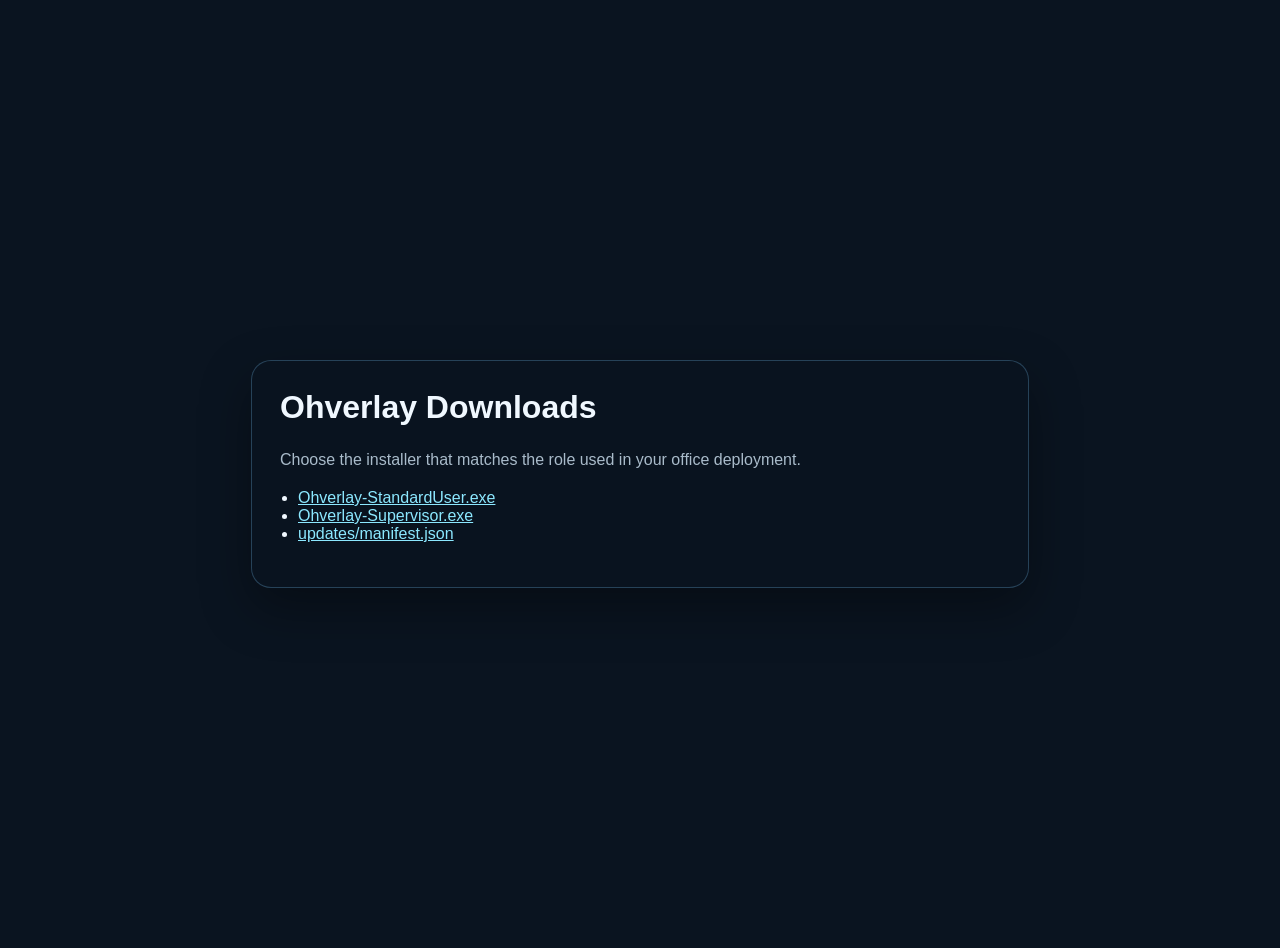
==== download/index.html @ b67cb885 "Add update downloads and manifest" ====
<!doctype html>
<html lang="en">
<head>
  <meta charset="utf-8">
  <meta name="viewport" content="width=device-width, initial-scale=1">
  <title>Ohverlay Downloads</title>
  <style>
    body {
      margin: 0;
      min-height: 100vh;
      font-family: "Segoe UI", Tahoma, sans-serif;
      background: #0a1420;
      color: #f0f8ff;
      display: grid;
      place-items: center;
      padding: 24px;
    }
    main {
      width: min(720px, 100%);
      border: 1px solid rgba(124, 203, 255, 0.25);
      border-radius: 20px;
      background: rgba(10, 20, 32, 0.92);
      padding: 28px;
      box-shadow: 0 20px 50px rgba(0, 0, 0, 0.35);
    }
    h1 { margin-top: 0; }
    p { color: #a9bbca; line-height: 1.6; }
    ul { padding-left: 18px; }
    a { color: #8ce8ff; }
  </style>
</head>
<body>
  <main>
    <h1>Ohverlay Downloads</h1>
    <p>Choose the installer that matches the role used in your office deployment.</p>
    <ul>
      <li><a href="../downloads/Ohverlay-StandardUser.exe">Ohverlay-StandardUser.exe</a></li>
      <li><a href="../downloads/Ohverlay-Supervisor.exe">Ohverlay-Supervisor.exe</a></li>
      <li><a href="../updates/manifest.json">updates/manifest.json</a></li>
    </ul>
  </main>
</body>
</html>
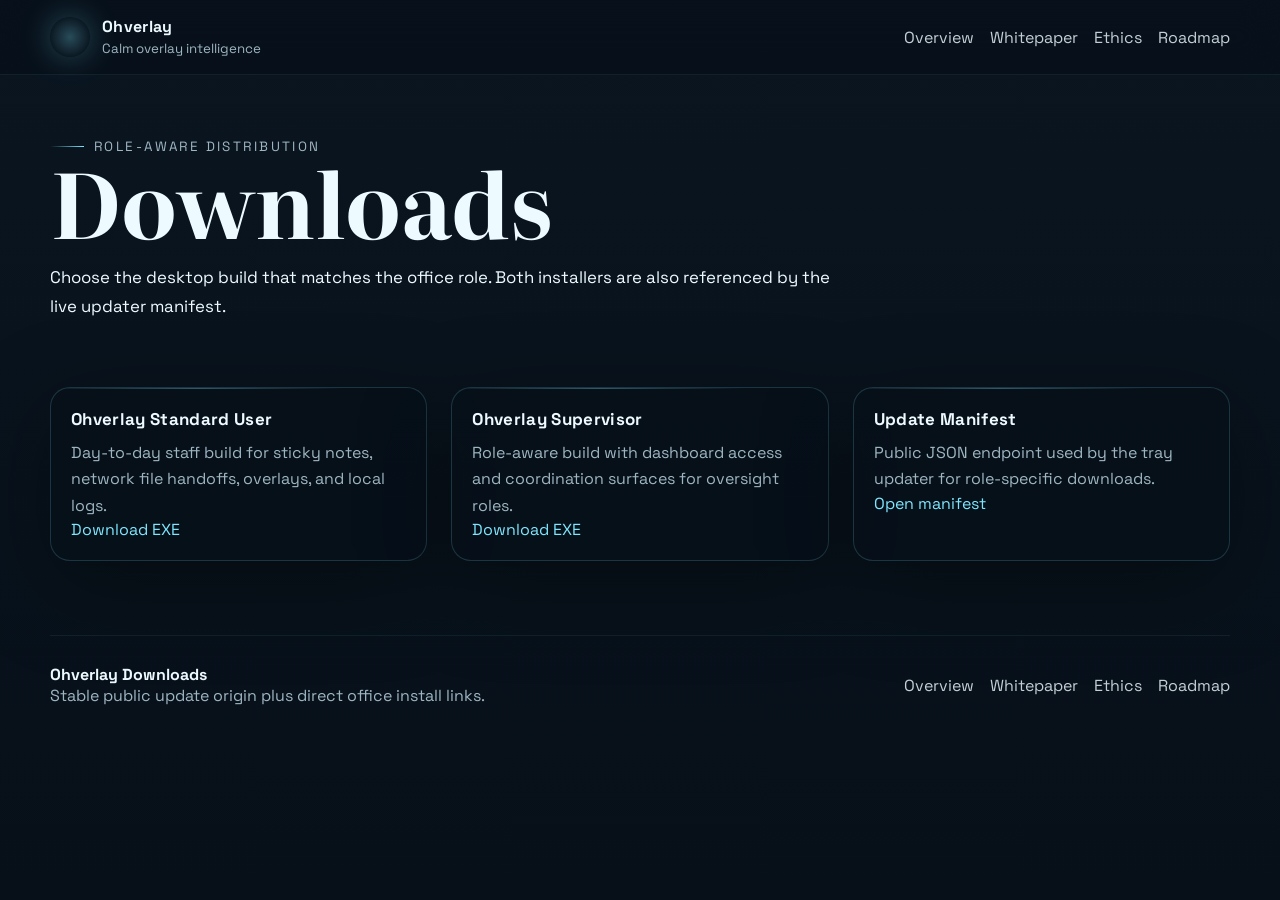
==== commit 90dcd87a: "Restore public website content and whitepaper pages" ====
--- a/download/index.html
+++ b/download/index.html
@@ -4,40 +4,72 @@
   <meta charset="utf-8">
   <meta name="viewport" content="width=device-width, initial-scale=1">
   <title>Ohverlay Downloads</title>
-  <style>
-    body {
-      margin: 0;
-      min-height: 100vh;
-      font-family: "Segoe UI", Tahoma, sans-serif;
-      background: #0a1420;
-      color: #f0f8ff;
-      display: grid;
-      place-items: center;
-      padding: 24px;
-    }
-    main {
-      width: min(720px, 100%);
-      border: 1px solid rgba(124, 203, 255, 0.25);
-      border-radius: 20px;
-      background: rgba(10, 20, 32, 0.92);
-      padding: 28px;
-      box-shadow: 0 20px 50px rgba(0, 0, 0, 0.35);
-    }
-    h1 { margin-top: 0; }
-    p { color: #a9bbca; line-height: 1.6; }
-    ul { padding-left: 18px; }
-    a { color: #8ce8ff; }
-  </style>
+  <link rel="stylesheet" href="../assets/site.css">
 </head>
 <body>
-  <main>
-    <h1>Ohverlay Downloads</h1>
-    <p>Choose the installer that matches the role used in your office deployment.</p>
-    <ul>
-      <li><a href="../downloads/Ohverlay-StandardUser.exe">Ohverlay-StandardUser.exe</a></li>
-      <li><a href="../downloads/Ohverlay-Supervisor.exe">Ohverlay-Supervisor.exe</a></li>
-      <li><a href="../updates/manifest.json">updates/manifest.json</a></li>
-    </ul>
-  </main>
+  <div class="site-shell">
+    <header class="topbar">
+      <div class="topbar-inner">
+        <a class="brand" href="../">
+          <span class="brand-mark"></span>
+          <span class="brand-copy">
+            <strong>Ohverlay</strong><br>
+            <small>Calm overlay intelligence</small>
+          </span>
+        </a>
+        <nav class="nav">
+          <a href="../">Overview</a>
+          <a href="../whitepaper.html">Whitepaper</a>
+          <a href="../ethics.html">Ethics</a>
+          <a href="../roadmap.html">Roadmap</a>
+        </nav>
+      </div>
+    </header>
+
+    <main>
+      <section class="page-hero">
+        <div class="section-inner">
+          <span class="eyebrow">Role-aware distribution</span>
+          <h1>Downloads</h1>
+          <p class="lead">Choose the desktop build that matches the office role. Both installers are also referenced by the live updater manifest.</p>
+        </div>
+      </section>
+
+      <section class="section">
+        <div class="section-inner download-grid">
+          <article class="download-card">
+            <strong>Ohverlay Standard User</strong>
+            <p>Day-to-day staff build for sticky notes, network file handoffs, overlays, and local logs.</p>
+            <a href="../downloads/Ohverlay-StandardUser.exe">Download EXE</a>
+          </article>
+          <article class="download-card">
+            <strong>Ohverlay Supervisor</strong>
+            <p>Role-aware build with dashboard access and coordination surfaces for oversight roles.</p>
+            <a href="../downloads/Ohverlay-Supervisor.exe">Download EXE</a>
+          </article>
+          <article class="download-card">
+            <strong>Update Manifest</strong>
+            <p>Public JSON endpoint used by the tray updater for role-specific downloads.</p>
+            <a href="../updates/manifest.json">Open manifest</a>
+          </article>
+        </div>
+      </section>
+    </main>
+
+    <footer class="footer">
+      <div class="footer-inner">
+        <div>
+          <strong>Ohverlay Downloads</strong><br>
+          <span class="muted">Stable public update origin plus direct office install links.</span>
+        </div>
+        <nav class="footer-nav">
+          <a href="../">Overview</a>
+          <a href="../whitepaper.html">Whitepaper</a>
+          <a href="../ethics.html">Ethics</a>
+          <a href="../roadmap.html">Roadmap</a>
+        </nav>
+      </div>
+    </footer>
+  </div>
 </body>
 </html>
--- a/assets/site.css
+++ b/assets/site.css
@@ -0,0 +1,553 @@
+@import url("https://fonts.googleapis.com/css2?family=Literata:opsz,wght@7..72,500;7..72,600&family=Space+Grotesk:wght@400;500;700&display=swap");
+
+:root {
+  color-scheme: dark;
+  --bg: #071019;
+  --panel: rgba(7, 16, 25, 0.78);
+  --line: rgba(128, 221, 255, 0.18);
+  --line-strong: rgba(128, 221, 255, 0.34);
+  --text: #edfaff;
+  --muted: #9eb6c2;
+  --cyan: #7ee7ff;
+  --seafoam: #8dffd6;
+  --gold: #f7d88f;
+  --shadow: 0 24px 90px rgba(0, 0, 0, 0.36);
+  --radius-lg: 20px;
+  --max-width: 1180px;
+}
+
+* { box-sizing: border-box; }
+html { scroll-behavior: smooth; }
+
+body {
+  margin: 0;
+  color: var(--text);
+  font-family: "Space Grotesk", "Segoe UI", sans-serif;
+  background:
+    radial-gradient(circle at 10% 10%, rgba(126, 231, 255, 0.18), transparent 0 24rem),
+    radial-gradient(circle at 88% 15%, rgba(141, 255, 214, 0.12), transparent 0 18rem),
+    radial-gradient(circle at 40% 100%, rgba(247, 216, 143, 0.08), transparent 0 26rem),
+    linear-gradient(180deg, #0a1520, var(--bg));
+  min-height: 100vh;
+}
+
+body::before {
+  content: "";
+  position: fixed;
+  inset: 0;
+  pointer-events: none;
+  background-image:
+    linear-gradient(rgba(255, 255, 255, 0.03) 1px, transparent 1px),
+    linear-gradient(90deg, rgba(255, 255, 255, 0.03) 1px, transparent 1px);
+  background-size: 42px 42px;
+  mask-image: linear-gradient(180deg, rgba(0, 0, 0, 0.7), transparent 90%);
+  opacity: 0.26;
+}
+
+a { color: inherit; }
+
+.site-shell { position: relative; z-index: 1; }
+
+.topbar {
+  position: sticky;
+  top: 0;
+  z-index: 30;
+  backdrop-filter: blur(18px);
+  background: rgba(7, 16, 25, 0.72);
+  border-bottom: 1px solid rgba(126, 231, 255, 0.08);
+}
+
+.topbar-inner,
+.section-inner,
+.footer-inner {
+  width: min(calc(100% - 32px), var(--max-width));
+  margin: 0 auto;
+}
+
+.topbar-inner {
+  display: flex;
+  align-items: center;
+  justify-content: space-between;
+  gap: 24px;
+  min-height: 74px;
+}
+
+.brand {
+  display: inline-flex;
+  align-items: center;
+  gap: 12px;
+  text-decoration: none;
+}
+
+.brand-mark {
+  width: 40px;
+  height: 40px;
+  border-radius: 50%;
+  background:
+    radial-gradient(circle at 35% 35%, rgba(255, 255, 255, 0.9), transparent 0 0.38rem),
+    radial-gradient(circle at 60% 45%, rgba(126, 231, 255, 0.9), transparent 0 0.8rem),
+    radial-gradient(circle at 50% 50%, rgba(126, 231, 255, 0.28), rgba(126, 231, 255, 0.04) 70%);
+  box-shadow: 0 0 30px rgba(126, 231, 255, 0.28);
+}
+
+.brand-copy strong,
+.eyebrow,
+.stat-value,
+.card-title,
+.timeline-step strong,
+.metric strong,
+.doc-card strong,
+.download-card strong {
+  letter-spacing: 0.02em;
+}
+
+.brand-copy small,
+.eyebrow,
+.kicker,
+.muted,
+.section-copy {
+  color: var(--muted);
+}
+
+.nav,
+.footer-nav {
+  display: flex;
+  flex-wrap: wrap;
+  gap: 16px;
+}
+
+.nav a,
+.footer-nav a {
+  color: rgba(237, 250, 255, 0.82);
+  text-decoration: none;
+  transition: color 160ms ease;
+}
+
+.nav a:hover,
+.footer-nav a:hover,
+.inline-link:hover {
+  color: var(--cyan);
+}
+
+.hero { padding: 72px 0 32px; }
+
+.hero-grid,
+.split-grid,
+.three-up,
+.doc-grid,
+.download-grid,
+.ethics-grid,
+.whitepaper-layout,
+.table-grid {
+  display: grid;
+  gap: 24px;
+}
+
+.hero-grid {
+  grid-template-columns: minmax(0, 1.08fr) minmax(320px, 0.92fr);
+  align-items: center;
+}
+
+.split-grid { grid-template-columns: repeat(2, minmax(0, 1fr)); }
+.three-up { grid-template-columns: repeat(3, minmax(0, 1fr)); }
+.doc-grid,
+.download-grid { grid-template-columns: repeat(auto-fit, minmax(220px, 1fr)); }
+.ethics-grid { grid-template-columns: repeat(2, minmax(0, 1fr)); }
+.whitepaper-layout { grid-template-columns: 1.2fr 0.8fr; }
+.table-grid { grid-template-columns: repeat(4, minmax(0, 1fr)); }
+
+.eyebrow {
+  display: inline-flex;
+  align-items: center;
+  gap: 10px;
+  font-size: 0.84rem;
+  text-transform: uppercase;
+  letter-spacing: 0.18em;
+}
+
+.eyebrow::before {
+  content: "";
+  width: 34px;
+  height: 1px;
+  background: linear-gradient(90deg, transparent, var(--cyan));
+}
+
+h1, h2, h3 { margin: 0; line-height: 1.02; }
+
+h1 {
+  font-family: "Literata", Georgia, serif;
+  font-size: clamp(3rem, 8vw, 5.6rem);
+  max-width: 11ch;
+}
+
+h2 {
+  font-family: "Literata", Georgia, serif;
+  font-size: clamp(2rem, 5vw, 3.25rem);
+}
+
+h3 { font-size: 1.28rem; }
+
+.hero-copy > p,
+.section-copy,
+.lead {
+  font-size: 1.05rem;
+  line-height: 1.7;
+  max-width: 64ch;
+}
+
+.hero-actions,
+.section-actions,
+.button-row {
+  display: flex;
+  flex-wrap: wrap;
+  gap: 14px;
+  margin-top: 28px;
+}
+
+.button {
+  display: inline-flex;
+  align-items: center;
+  justify-content: center;
+  min-height: 48px;
+  padding: 0 18px;
+  border-radius: 999px;
+  border: 1px solid var(--line-strong);
+  background: rgba(126, 231, 255, 0.08);
+  text-decoration: none;
+  color: var(--text);
+  transition: transform 180ms ease, border-color 180ms ease, background 180ms ease;
+}
+
+.button:hover {
+  transform: translateY(-1px);
+  border-color: rgba(126, 231, 255, 0.46);
+}
+
+.button.primary { background: linear-gradient(135deg, rgba(126, 231, 255, 0.22), rgba(141, 255, 214, 0.18)); }
+.button.secondary { background: rgba(247, 216, 143, 0.08); border-color: rgba(247, 216, 143, 0.24); }
+.button.ghost { background: transparent; }
+
+.hero-visual,
+.card,
+.doc-card,
+.download-card,
+.timeline-step,
+.whitepaper-section,
+.ethics-principle,
+.stat-card,
+.metric {
+  border: 1px solid var(--line);
+  background: var(--panel);
+  border-radius: var(--radius-lg);
+  box-shadow: var(--shadow);
+}
+
+.hero-visual {
+  padding: 20px;
+  position: relative;
+  overflow: hidden;
+  min-height: 460px;
+}
+
+.hero-visual::before,
+.hero-visual::after {
+  content: "";
+  position: absolute;
+  border-radius: 999px;
+  filter: blur(20px);
+}
+
+.hero-visual::before {
+  width: 220px;
+  height: 220px;
+  right: -60px;
+  top: -60px;
+  background: rgba(126, 231, 255, 0.16);
+}
+
+.hero-visual::after {
+  width: 160px;
+  height: 160px;
+  left: -30px;
+  bottom: -40px;
+  background: rgba(141, 255, 214, 0.12);
+}
+
+.visual-window {
+  position: relative;
+  min-height: 418px;
+  padding: 18px;
+  border-radius: 22px;
+  border: 1px solid rgba(126, 231, 255, 0.14);
+  background:
+    radial-gradient(circle at 50% 90%, rgba(126, 231, 255, 0.12), transparent 0 11rem),
+    linear-gradient(180deg, rgba(13, 29, 42, 0.96), rgba(7, 16, 25, 0.96));
+  overflow: hidden;
+}
+
+.visual-topline {
+  display: flex;
+  align-items: center;
+  justify-content: space-between;
+  color: rgba(237, 250, 255, 0.76);
+  font-size: 0.88rem;
+}
+
+.dot-row { display: inline-flex; gap: 8px; }
+.dot-row span {
+  width: 9px;
+  height: 9px;
+  border-radius: 50%;
+  background: rgba(237, 250, 255, 0.2);
+}
+
+.overlay-card,
+.overlay-pill,
+.overlay-bar {
+  position: absolute;
+  border-radius: 18px;
+  border: 1px solid rgba(126, 231, 255, 0.14);
+  background: rgba(10, 24, 36, 0.82);
+}
+
+.overlay-card { width: 190px; padding: 14px; }
+.overlay-card strong,
+.overlay-pill strong { display: block; margin-bottom: 8px; }
+.overlay-card p,
+.overlay-pill p,
+.card p,
+.doc-card p,
+.download-card p,
+.whitepaper-section p,
+.ethics-principle p,
+.metric p {
+  margin: 10px 0 0;
+  color: var(--muted);
+  line-height: 1.65;
+}
+
+.overlay-card.note-one { top: 86px; left: 24px; }
+.overlay-card.note-two { right: 28px; top: 148px; }
+.overlay-card.note-three { left: 96px; bottom: 36px; }
+
+.overlay-pill {
+  right: 24px;
+  bottom: 154px;
+  width: 170px;
+  padding: 12px 14px;
+}
+
+.overlay-pill strong { color: var(--gold); }
+
+.overlay-bar {
+  left: 32px;
+  right: 32px;
+  bottom: 112px;
+  height: 10px;
+  overflow: hidden;
+}
+
+.overlay-bar::after {
+  content: "";
+  display: block;
+  width: 62%;
+  height: 100%;
+  background: linear-gradient(90deg, var(--cyan), var(--seafoam));
+  border-radius: inherit;
+}
+
+.overlay-swell {
+  position: absolute;
+  inset: auto -10% 18% auto;
+  width: 120%;
+  height: 140px;
+  background:
+    radial-gradient(circle at 8% 40%, rgba(126, 231, 255, 0.75), transparent 0 0.1rem),
+    radial-gradient(circle at 22% 62%, rgba(141, 255, 214, 0.7), transparent 0 0.08rem),
+    linear-gradient(180deg, transparent, rgba(126, 231, 255, 0.08)),
+    repeating-radial-gradient(circle at 10% 50%, rgba(126, 231, 255, 0.28) 0 2px, transparent 2px 90px);
+  opacity: 0.42;
+  mask-image: linear-gradient(180deg, transparent, rgba(0, 0, 0, 0.98));
+}
+
+.stat-row,
+.metric-grid {
+  display: grid;
+  gap: 16px;
+}
+
+.stat-row {
+  grid-template-columns: repeat(3, minmax(0, 1fr));
+  margin-top: 24px;
+}
+
+.stat-card,
+.metric,
+.card,
+.doc-card,
+.download-card,
+.timeline-step,
+.whitepaper-section,
+.ethics-principle {
+  padding: 20px;
+}
+
+.stat-value { font-size: 1.8rem; color: var(--cyan); }
+
+.section { padding: 32px 0; }
+
+.section-head {
+  display: flex;
+  align-items: end;
+  justify-content: space-between;
+  gap: 24px;
+  margin-bottom: 24px;
+}
+
+.card,
+.download-card,
+.doc-card {
+  position: relative;
+  overflow: hidden;
+}
+
+.card::before,
+.doc-card::before,
+.download-card::before {
+  content: "";
+  position: absolute;
+  inset: 0 auto auto 0;
+  width: 100%;
+  height: 1px;
+  background: linear-gradient(90deg, rgba(126, 231, 255, 0.04), rgba(126, 231, 255, 0.34), transparent 78%);
+}
+
+.card-title,
+.doc-card strong,
+.download-card strong {
+  font-size: 1.06rem;
+}
+
+.kicker {
+  text-transform: uppercase;
+  letter-spacing: 0.15em;
+  font-size: 0.8rem;
+}
+
+.feature-list,
+.whitepaper-list,
+.principle-list,
+.roadmap-list,
+.resource-list {
+  display: grid;
+  gap: 10px;
+  padding: 0;
+  margin: 18px 0 0;
+  list-style: none;
+}
+
+.feature-list li,
+.whitepaper-list li,
+.principle-list li,
+.roadmap-list li,
+.resource-list li {
+  display: flex;
+  gap: 10px;
+  align-items: flex-start;
+  color: rgba(237, 250, 255, 0.92);
+  line-height: 1.5;
+}
+
+.feature-list li::before,
+.whitepaper-list li::before,
+.principle-list li::before,
+.roadmap-list li::before,
+.resource-list li::before {
+  content: "";
+  width: 8px;
+  height: 8px;
+  margin-top: 9px;
+  border-radius: 50%;
+  background: linear-gradient(135deg, var(--cyan), var(--seafoam));
+  box-shadow: 0 0 18px rgba(126, 231, 255, 0.34);
+  flex: 0 0 auto;
+}
+
+.doc-card a,
+.download-card a,
+.inline-link {
+  color: var(--cyan);
+  text-decoration: none;
+}
+
+.timeline {
+  display: grid;
+  gap: 14px;
+}
+
+.timeline-step {
+  display: grid;
+  grid-template-columns: 66px 1fr;
+  gap: 16px;
+  align-items: start;
+}
+
+.timeline-step .phase {
+  width: 66px;
+  height: 66px;
+  border-radius: 18px;
+  display: grid;
+  place-items: center;
+  color: var(--bg);
+  background: linear-gradient(135deg, var(--gold), #fff0c8);
+  font-weight: 700;
+  box-shadow: 0 0 28px rgba(247, 216, 143, 0.18);
+}
+
+.metric strong {
+  display: block;
+  font-size: 1.05rem;
+  margin-bottom: 8px;
+}
+
+.footer { padding: 42px 0 56px; }
+
+.footer-inner {
+  display: flex;
+  flex-wrap: wrap;
+  gap: 20px;
+  justify-content: space-between;
+  align-items: center;
+  border-top: 1px solid rgba(126, 231, 255, 0.08);
+  padding-top: 28px;
+}
+
+.page-hero { padding: 56px 0 18px; }
+.page-hero .lead { max-width: 72ch; }
+
+@media (max-width: 980px) {
+  .hero-grid,
+  .split-grid,
+  .three-up,
+  .whitepaper-layout,
+  .ethics-grid,
+  .table-grid {
+    grid-template-columns: 1fr;
+  }
+
+  .section-head,
+  .topbar-inner,
+  .footer-inner {
+    align-items: flex-start;
+  }
+
+  .stat-row { grid-template-columns: 1fr; }
+}
+
+@media (max-width: 640px) {
+  .hero { padding-top: 42px; }
+  h1 { font-size: clamp(2.5rem, 15vw, 4rem); }
+  .hero-visual { min-height: 400px; }
+  .overlay-card.note-two { top: 162px; right: 18px; }
+  .overlay-card.note-three { left: 26px; right: 26px; width: auto; }
+}
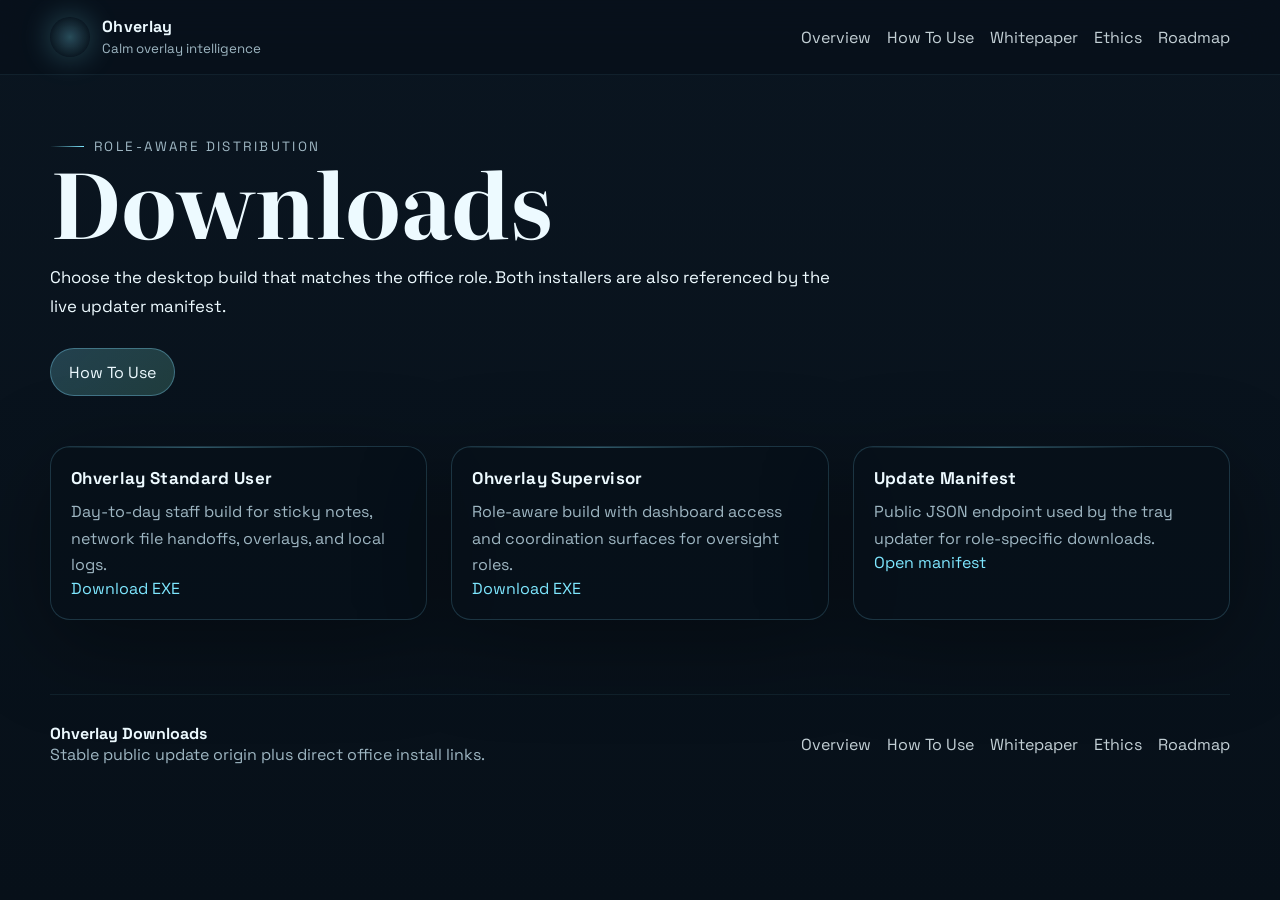
==== commit a1657d93: "Add feature gallery and usage guide" ====
--- a/download/index.html
+++ b/download/index.html
@@ -19,6 +19,7 @@
         </a>
         <nav class="nav">
           <a href="../">Overview</a>
+          <a href="../how-to-use.html">How To Use</a>
           <a href="../whitepaper.html">Whitepaper</a>
           <a href="../ethics.html">Ethics</a>
           <a href="../roadmap.html">Roadmap</a>
@@ -32,6 +33,9 @@
           <span class="eyebrow">Role-aware distribution</span>
           <h1>Downloads</h1>
           <p class="lead">Choose the desktop build that matches the office role. Both installers are also referenced by the live updater manifest.</p>
+          <div class="button-row">
+            <a class="button primary" href="../how-to-use.html">How To Use</a>
+          </div>
         </div>
       </section>
 
@@ -64,6 +68,7 @@
         </div>
         <nav class="footer-nav">
           <a href="../">Overview</a>
+          <a href="../how-to-use.html">How To Use</a>
           <a href="../whitepaper.html">Whitepaper</a>
           <a href="../ethics.html">Ethics</a>
           <a href="../roadmap.html">Roadmap</a>
--- a/assets/site.css
+++ b/assets/site.css
@@ -136,6 +136,7 @@
 .three-up,
 .doc-grid,
 .download-grid,
+.gallery-grid,
 .ethics-grid,
 .whitepaper-layout,
 .table-grid {
@@ -151,7 +152,8 @@
 .split-grid { grid-template-columns: repeat(2, minmax(0, 1fr)); }
 .three-up { grid-template-columns: repeat(3, minmax(0, 1fr)); }
 .doc-grid,
-.download-grid { grid-template-columns: repeat(auto-fit, minmax(220px, 1fr)); }
+.download-grid,
+.gallery-grid { grid-template-columns: repeat(auto-fit, minmax(220px, 1fr)); }
 .ethics-grid { grid-template-columns: repeat(2, minmax(0, 1fr)); }
 .whitepaper-layout { grid-template-columns: 1.2fr 0.8fr; }
 .table-grid { grid-template-columns: repeat(4, minmax(0, 1fr)); }
@@ -231,6 +233,7 @@
 .card,
 .doc-card,
 .download-card,
+.screenshot-card,
 .timeline-step,
 .whitepaper-section,
 .ethics-principle,
@@ -406,14 +409,16 @@
 
 .card,
 .download-card,
-.doc-card {
+.doc-card,
+.screenshot-card {
   position: relative;
   overflow: hidden;
 }
 
 .card::before,
 .doc-card::before,
-.download-card::before {
+.download-card::before,
+.screenshot-card::before {
   content: "";
   position: absolute;
   inset: 0 auto auto 0;
@@ -424,7 +429,8 @@
 
 .card-title,
 .doc-card strong,
-.download-card strong {
+.download-card strong,
+.screenshot-card strong {
   font-size: 1.06rem;
 }
 
@@ -480,6 +486,39 @@
   text-decoration: none;
 }
 
+.screenshot-card {
+  padding: 16px;
+}
+
+.screenshot-frame {
+  margin: -4px -4px 14px;
+  border-radius: 16px;
+  overflow: hidden;
+  border: 1px solid rgba(126, 231, 255, 0.12);
+  background: rgba(255, 255, 255, 0.03);
+}
+
+.screenshot-frame img {
+  display: block;
+  width: 100%;
+  height: 260px;
+  object-fit: cover;
+  object-position: top center;
+}
+
+.screenshot-card p {
+  margin: 10px 0 0;
+  color: var(--muted);
+  line-height: 1.65;
+}
+
+.tip-box {
+  border-color: rgba(247, 216, 143, 0.24);
+  background:
+    linear-gradient(180deg, rgba(247, 216, 143, 0.05), transparent 28%),
+    var(--panel);
+}
+
 .timeline {
   display: grid;
   gap: 14px;
@@ -550,4 +589,5 @@
   .hero-visual { min-height: 400px; }
   .overlay-card.note-two { top: 162px; right: 18px; }
   .overlay-card.note-three { left: 26px; right: 26px; width: auto; }
-}
+  .screenshot-frame img { height: 210px; }
+}
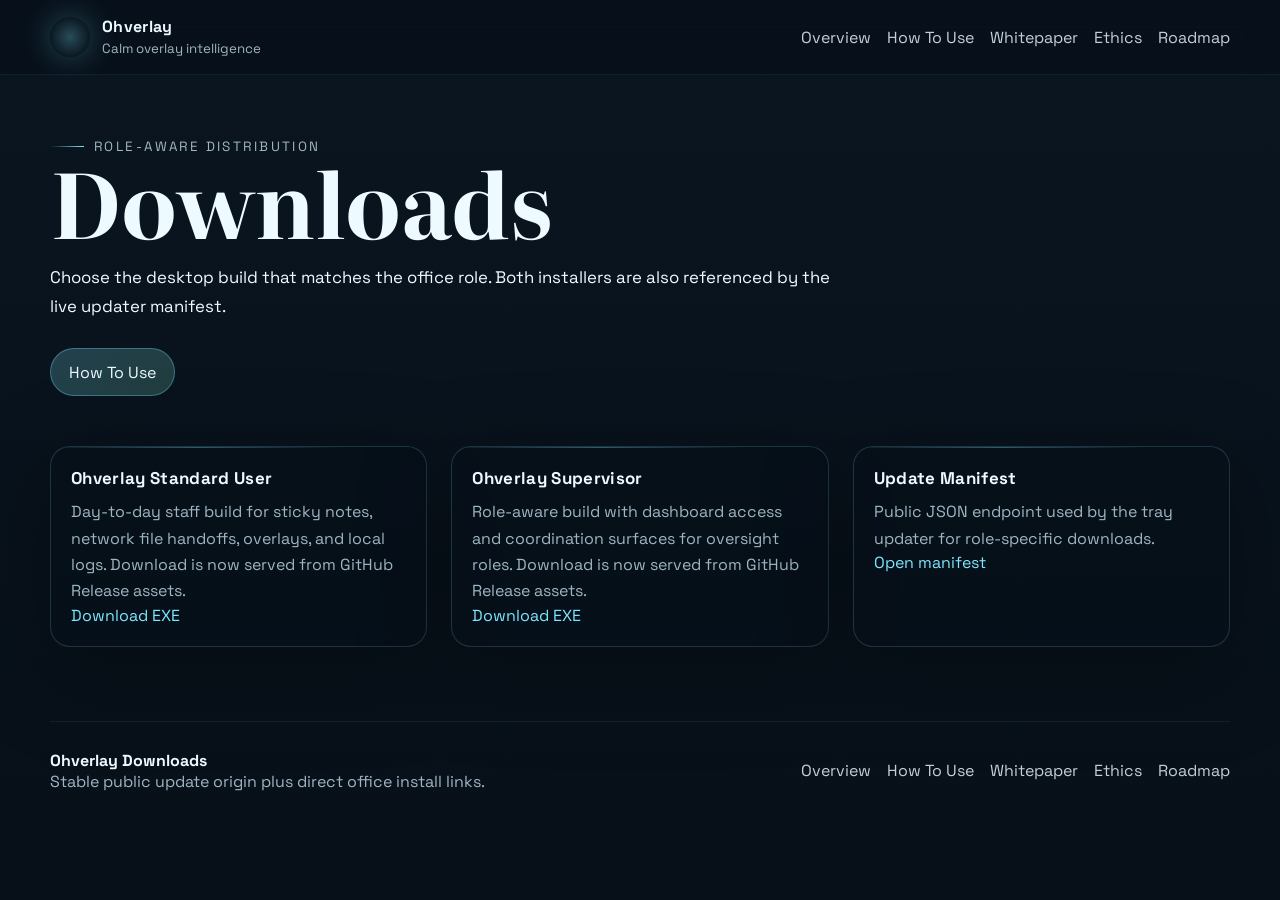
==== commit 489b1064: "Switch downloads to GitHub release assets" ====
--- a/download/index.html
+++ b/download/index.html
@@ -43,13 +43,13 @@
         <div class="section-inner download-grid">
           <article class="download-card">
             <strong>Ohverlay Standard User</strong>
-            <p>Day-to-day staff build for sticky notes, network file handoffs, overlays, and local logs.</p>
-            <a href="../downloads/Ohverlay-StandardUser.exe">Download EXE</a>
+            <p>Day-to-day staff build for sticky notes, network file handoffs, overlays, and local logs. Download is now served from GitHub Release assets.</p>
+            <a href="https://github.com/ikel-eidra/ohverlay-updates/releases/latest/download/Ohverlay-StandardUser.exe">Download EXE</a>
           </article>
           <article class="download-card">
             <strong>Ohverlay Supervisor</strong>
-            <p>Role-aware build with dashboard access and coordination surfaces for oversight roles.</p>
-            <a href="../downloads/Ohverlay-Supervisor.exe">Download EXE</a>
+            <p>Role-aware build with dashboard access and coordination surfaces for oversight roles. Download is now served from GitHub Release assets.</p>
+            <a href="https://github.com/ikel-eidra/ohverlay-updates/releases/latest/download/Ohverlay-Supervisor.exe">Download EXE</a>
           </article>
           <article class="download-card">
             <strong>Update Manifest</strong>
